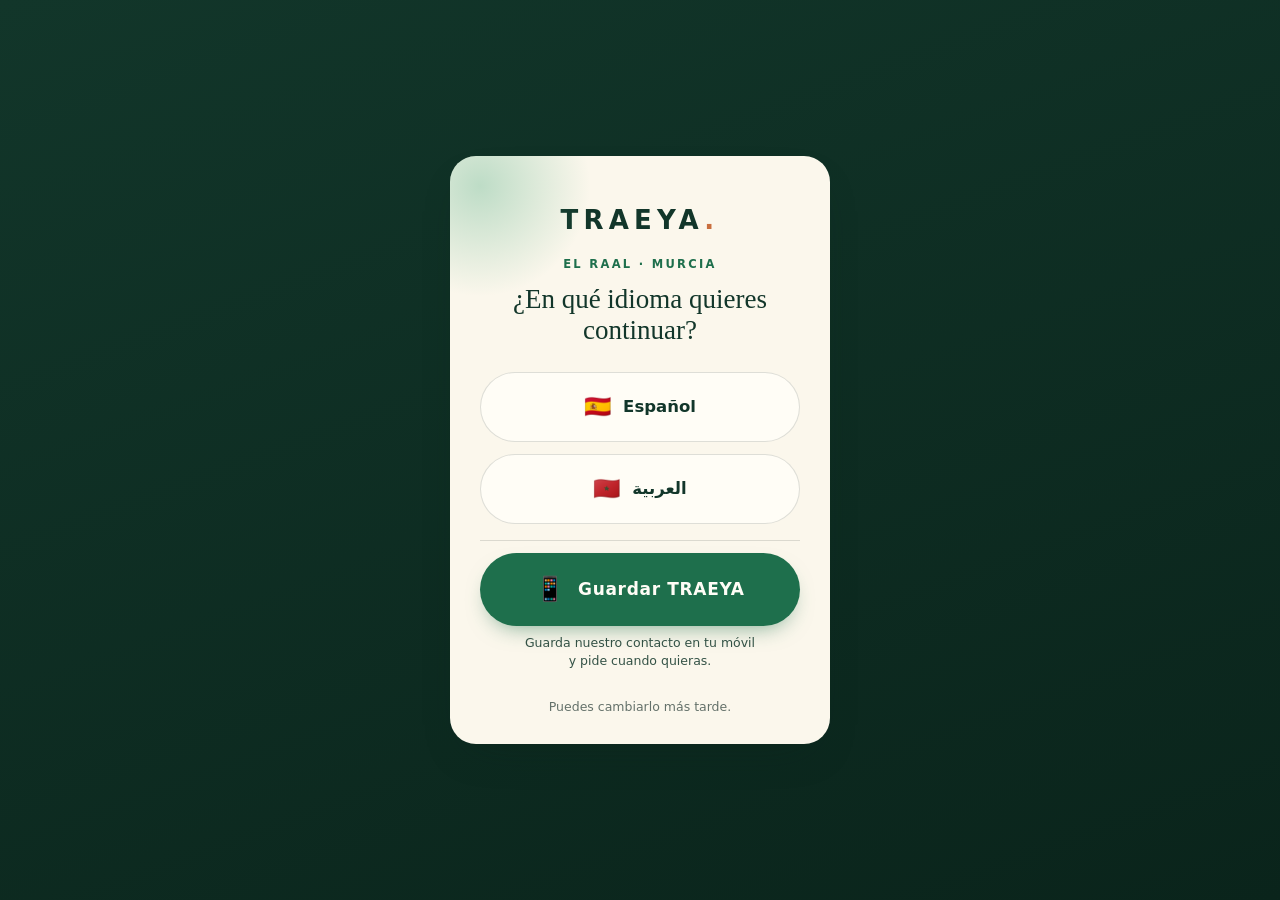
==== index.html @ 69d4c79e "Show open/closed status on all homepage Descubre El Raal shop cards" ====
<!doctype html>
<html lang="es" dir="ltr">
<head>
  <meta charset="utf-8">
  <meta name="viewport" content="width=device-width, initial-scale=1, viewport-fit=cover">
  <meta name="theme-color" content="#12362a">
  <title>TRAEYA · El Raal · Comercios locales</title>
  <meta name="description" content="TRAEYA: los comercios de El Raal, reales y cercanos. Mercado Domingo, Comida Casera, carnicerías, supermercados y restaurantes. Mira, escribe y recoge. Todo por WhatsApp.">
  <meta name="robots" content="index, follow">
  <link rel="icon" type="image/webp" href="assets/img/favicon.webp">
  <link rel="canonical" href="https://traeya.es/">

  <meta property="og:type" content="website">
  <meta property="og:site_name" content="TRAEYA">
  <meta property="og:title" content="TRAEYA · El Raal · Comercios locales">
  <meta property="og:description" content="Tu pueblo, en tu móvil. Los comercios de El Raal, reales y cercanos. Mira, escribe y recoge. Todo por WhatsApp.">
  <meta property="og:image" content="assets/img/hero-el-raal.webp">
  <meta property="og:url" content="https://traeya.es/">

  <link rel="stylesheet" href="css/style.css?v=20260831d">
</head>
<body>
  <header id="topbar" class="topbar" hidden></header>

  <div id="cart-bar" class="cart-bar" hidden></div>

  <main id="view" class="view"></main>

  <footer id="footer" class="footer" hidden></footer>

  <div id="wa-float" class="wa-float-wrap" hidden></div>

  <script src="js/data.js?v=20260831d"></script>
  <script src="js/app.js?v=20260831d"></script>
</body>
</html>
---- css/style.css ----
/* ============================================================
   TRAEYA · El Raal, en tu móvil
   Premium editorial frontend — deep green / cream / sand
   ============================================================ */

:root {
  --ink: #12362a;
  --ink-2: #0a241b;
  --green: #1e6f4c;
  --green-bright: #2f9e6f;
  --cream: #fbf7ec;
  --sand: #f2e8d2;
  --clay: #c96f3f;
  --text: #15241c;
  --muted: #64716a;
  --line: rgba(21, 36, 28, .14);
  --wa: #1fb258;
  --white: #fffdf6;
  --shadow: 0 18px 45px -22px rgba(10, 36, 27, .45);
  --shadow-sm: 0 10px 26px -16px rgba(10, 36, 27, .35);
  --r: 18px;
  --r-sm: 12px;
  --font-display: Georgia, "Iowan Old Style", "Palatino Linotype", ui-serif, serif;
  --font-sans: "Segoe UI", system-ui, -apple-system, "Roboto", "Helvetica Neue", Arial, sans-serif;
  --font-ar: "Segoe UI", "Geeza Pro", "Noto Naskh Arabic", Tahoma, system-ui, sans-serif;
  --header-h: 66px;
  --social-h: 40px;
  --head-h: calc(var(--social-h) + var(--header-h));
}

* { box-sizing: border-box; margin: 0; padding: 0; }

html {
  scroll-behavior: smooth;
  -webkit-text-size-adjust: 100%;
}

body {
  font-family: var(--font-sans);
  background: var(--cream);
  color: var(--text);
  line-height: 1.55;
  overflow-x: hidden;
  min-height: 100vh;
}

body.has-cart { padding-bottom: 88px; }

img { max-width: 100%; display: block; }
button { font: inherit; color: inherit; background: none; border: 0; cursor: pointer; }
a { color: inherit; text-decoration: none; }
ul, ol { list-style: none; }
input, textarea { font: inherit; }

.ar { direction: rtl; text-align: right; font-family: var(--font-ar); }

.container {
  width: min(1120px, 100%);
  margin: 0 auto;
  padding: 0 20px;
}

::selection { background: var(--green-bright); color: var(--cream); }

/* ---------------- Topbar ---------------- */
.topbar {
  position: fixed;
  inset-inline: 0;
  top: 0;
  z-index: 60;
  transition: background .35s ease, box-shadow .35s ease, transform .35s ease;
}
.topbar--solid { background: rgba(251, 247, 236, .92); backdrop-filter: blur(12px); box-shadow: 0 1px 0 var(--line); }

/* Franja de redes sociales (parte superior del header) */
.topbar__social {
  height: var(--social-h);
  overflow: hidden;
  background: var(--ink-2);
  color: rgba(251, 247, 236, .85);
  transition: height .3s ease, opacity .3s ease;
}
.topbar__social-inner {
  display: flex;
  align-items: center;
  justify-content: space-between;
  gap: 12px;
  height: 100%;
  max-width: 1160px;
  margin: 0 auto;
  padding: 0 20px;
}
.topbar__social-tag {
  font-size: 10.5px;
  font-weight: 800;
  letter-spacing: .2em;
  text-transform: uppercase;
  color: rgba(251, 247, 236, .55);
}
.topbar__social-loc {
  font-size: 11px;
  font-weight: 700;
  letter-spacing: .14em;
  text-transform: uppercase;
  color: rgba(251, 247, 236, .62);
}
.topbar--solid .topbar__social { height: 0; opacity: 0; }

.social { display: flex; gap: 8px; align-items: center; }
.social__link {
  width: 38px;
  height: 38px;
  border-radius: 50%;
  display: grid;
  place-items: center;
  color: rgba(251, 247, 236, .95);
  background: rgba(255, 253, 246, .1);
  border: 1px solid rgba(255, 253, 246, .22);
  transition: all .25s ease;
}
.social__link svg { width: 19px; height: 19px; }
.social__link:hover {
  background: var(--green-bright);
  color: #fff;
  border-color: transparent;
  transform: translateY(-2px);
}
.social__link.is-off { opacity: .42; cursor: not-allowed; }
.social__link.is-off:hover { background: transparent; color: inherit; transform: none; }
.social__link:not(.is-off) {
  animation: socialPulse 5s ease-in-out infinite;
  animation-delay: calc(var(--i, 0) * .7s);
}
.social__link:not(.is-off):hover { animation-play-state: paused; }
@keyframes socialPulse {
  0%, 100% { box-shadow: 0 0 0 0 rgba(47, 158, 111, 0); }
  50% { box-shadow: 0 0 0 6px rgba(47, 158, 111, .18); }
}
.footer__social .social__link { color: var(--sand); border-color: rgba(251, 247, 236, .16); width: 38px; height: 38px; }
.footer__social .social__link:hover { background: var(--green-bright); color: #fff; }
.footer__social .social__link.is-off { opacity: .4; }


.topbar__inner {
  display: flex;
  align-items: center;
  justify-content: space-between;
  gap: 14px;
  height: var(--header-h);
  padding: 0 20px;
  max-width: 1160px;
  margin: 0 auto;
}

.brand { display: flex; flex-direction: column; line-height: 1.05; }
.brand__mark {
  font-weight: 800;
  letter-spacing: .16em;
  font-size: 24px;
  color: var(--ink);
}
.brand__mark span { color: var(--clay); }
.brand__sub { font-size: 10.5px; letter-spacing: .18em; text-transform: uppercase; color: var(--muted); }

.topnav { display: flex; gap: 6px; align-items: center; }
.topnav__link {
  font-size: 13.5px;
  font-weight: 600;
  padding: 9px 12px;
  border-radius: 999px;
  color: var(--text);
  transition: background .2s ease, color .2s ease;
}
.topnav__link:hover { background: rgba(30, 111, 76, .1); color: var(--green); }

.topnav__need { display: none; }
.topnav__save { display: none; gap: 7px; }

.lang { display: flex; gap: 4px; }
.lang__btn {
  font-size: 12.5px;
  font-weight: 700;
  padding: 7px 11px;
  border-radius: 999px;
  color: var(--muted);
  border: 1px solid transparent;
  transition: all .2s ease;
}
.lang__btn:hover { color: var(--green); }
.lang__btn.on { background: var(--ink); color: var(--cream); border-color: var(--ink); }

/* ---------------- Buttons & chips ---------------- */
.btn {
  display: inline-flex;
  align-items: center;
  justify-content: center;
  gap: 8px;
  font-weight: 700;
  font-size: 15px;
  border-radius: 999px;
  padding: 13px 22px;
  line-height: 1.1;
  min-height: 46px;
  transition: transform .15s ease, box-shadow .25s ease, background .25s ease, color .25s ease;
  white-space: nowrap;
}
.btn:active { transform: scale(.97); }

.btn--primary { background: var(--ink); color: var(--cream); box-shadow: var(--shadow-sm); }
.btn--primary:hover { background: var(--green); transform: translateY(-1px); }

.btn--dark { background: var(--ink-2); color: var(--cream); }
.btn--dark:hover { background: var(--ink); transform: translateY(-1px); }

.btn--wa { background: var(--wa); color: #fff; box-shadow: 0 12px 26px -14px rgba(31, 178, 88, .8); }
.btn--wa:hover { background: #1d9f50; transform: translateY(-1px); }

.btn--ghost {
  background: rgba(255, 253, 246, .14);
  color: var(--white);
  border: 1px solid rgba(255, 253, 246, .35);
  backdrop-filter: blur(6px);
}
.btn--ghost:hover { background: rgba(255, 253, 246, .24); }

.btn--small { min-height: 38px; padding: 9px 16px; font-size: 13.5px; }
.btn--lg { min-height: 54px; padding: 15px 28px; font-size: 16px; }

.btn--add {
  min-height: 44px;
  padding: 11px 18px;
  border-radius: 999px;
  border: 1.5px solid var(--green);
  color: var(--green);
  background: var(--white);
  font-size: 14px;
}
.btn--add:hover { background: var(--green); color: var(--cream); }
.btn--add.has-qty { background: var(--green); color: var(--cream); }

.chip {
  font-size: 13.5px;
  font-weight: 600;
  padding: 9px 16px;
  border-radius: 999px;
  border: 1px solid var(--line);
  color: var(--text);
  background: rgba(255, 253, 246, .6);
  transition: all .2s ease;
}
.chip:hover { border-color: var(--green); color: var(--green); background: var(--white); }

/* ---------------- Eyebrow / section head ---------------- */
.eyebrow {
  font-size: 11.5px;
  font-weight: 800;
  letter-spacing: .24em;
  text-transform: uppercase;
  color: var(--green);
}
.eyebrow--sand { color: var(--sand); }
.eyebrow--light { color: var(--sand); }

.section-head { max-width: 620px; margin-bottom: 30px; }
.section-title {
  font-family: var(--font-display);
  font-size: clamp(28px, 4.6vw, 44px);
  line-height: 1.08;
  letter-spacing: -.01em;
  color: var(--ink);
  margin: 8px 0 10px;
}
.lede { color: var(--muted); font-size: 16px; max-width: 520px; }

/* ---------------- Sections ---------------- */
.section { padding: clamp(56px, 9vw, 104px) 0; scroll-margin-top: calc(var(--head-h) + 8px); }
.section--cream { background: var(--cream); }
.section--sand { background: var(--sand); }
.section--ink { background: var(--ink); color: var(--cream); }
.section--ink .lede { color: rgba(251, 247, 236, .78); }
.section--ink h3 {
  font-family: var(--font-display);
  font-size: clamp(28px, 4.2vw, 40px);
  line-height: 1.1;
  margin: 10px 0 14px;
}

/* ---------------- Hero ---------------- */
.hero {
  position: relative;
  min-height: 100vh;
  min-height: 100svh;
  display: flex;
  align-items: flex-end;
  overflow: hidden;
  isolation: isolate;
}
.hero__bg {
  position: absolute;
  inset: 0;
  z-index: -2;
  background-size: cover;
  background-position: center;
  will-change: transform;
}
.hero__bg::after {
  content: "";
  position: absolute;
  inset: 0;
  background:
    linear-gradient(180deg, rgba(8, 30, 22, .18) 0%, rgba(8, 30, 22, .12) 40%, rgba(7, 26, 19, .82) 100%);
}
.hero__content {
  width: 100%;
  padding: calc(var(--head-h) + 40px) 20px 84px;
  color: var(--white);
}
.hero__brand {
  font-weight: 800;
  letter-spacing: .22em;
  font-size: clamp(30px, 6vw, 52px);
  line-height: 1;
  color: var(--white);
  margin-bottom: 16px;
}
.hero__brand span { color: var(--clay); }
.hero__eyebrow {
  font-size: 11.5px;
  font-weight: 800;
  letter-spacing: .26em;
  text-transform: uppercase;
  color: rgba(255, 253, 246, .8);
  margin-bottom: 18px;
}
.hero__title {
  font-family: var(--font-display);
  font-size: clamp(40px, 9vw, 84px);
  line-height: .98;
  letter-spacing: -.02em;
  max-width: 760px;
}
.hero__title em { font-style: italic; color: var(--sand); }
.hero__sub {
  margin: 20px 0 28px;
  max-width: 520px;
  font-size: 17px;
  color: rgba(255, 253, 246, .88);
}
.hero__actions { display: flex; flex-wrap: wrap; gap: 12px; }
.hero__scroll {
  position: absolute;
  bottom: 0;
  left: 50%;
  transform: translateX(-50%);
  width: 1px;
  height: 56px;
  background: linear-gradient(180deg, transparent, rgba(255, 253, 246, .9));
  animation: drift 2.4s ease-in-out infinite;
}
@keyframes drift {
  0%, 100% { opacity: .25; transform: translateX(-50%) translateY(-8px); }
  50% { opacity: 1; transform: translateX(-50%) translateY(2px); }
}

/* ---------------- Intro / entrada ---------------- */
.intro { max-width: 760px; }
.intro__lead {
  font-family: var(--font-display);
  font-size: clamp(26px, 4.6vw, 44px);
  line-height: 1.12;
  color: var(--ink);
  margin: 14px 0 16px;
}
.intro__lead em { font-style: italic; color: var(--green); }
.intro__sub { color: var(--muted); font-size: 16.5px; max-width: 560px; }

.feature-strip {
  display: grid;
  grid-template-columns: repeat(3, 1fr);
  gap: 12px;
  margin-top: 36px;
}
.feature-pill {
  background: var(--white);
  border: 1px solid var(--line);
  border-radius: var(--r);
  padding: 18px 20px;
  box-shadow: var(--shadow-sm);
  display: flex;
  flex-direction: column;
  gap: 4px;
}
.feature-pill strong { font-size: 15px; color: var(--ink); }
.feature-pill span { font-size: 13.5px; color: var(--muted); }

/* ---------------- Discover wall ---------------- */
.discover-wall {
  display: grid;
  grid-template-columns: repeat(4, 1fr);
  grid-auto-rows: 120px;
  gap: 12px;
}
.discover-cell {
  position: relative;
  border-radius: var(--r);
  overflow: hidden;
  background: var(--ink-2);
  box-shadow: var(--shadow-sm);
  min-height: 0;
}
.discover-cell:nth-child(3n + 1) { grid-row: span 2; }
.discover-cell:nth-child(5n + 2) { grid-row: span 2; }
.discover-cell:nth-child(7n) { grid-row: span 2; }
.discover-cell img {
  position: absolute;
  inset: 0;
  width: 100%;
  height: 100%;
  object-fit: cover;
  transition: transform .6s ease;
}
.discover-cell:hover img { transform: scale(1.05); }
.discover-cell::after {
  content: "";
  position: absolute;
  inset: 0;
  background: linear-gradient(180deg, transparent 45%, rgba(8, 24, 18, .72));
}
.discover-cell__tag {
  position: absolute;
  bottom: 10px;
  inset-inline-start: 12px;
  z-index: 1;
  font-size: 12.5px;
  font-weight: 700;
  color: var(--white);
  letter-spacing: .02em;
}

/* ---------------- Category strip ---------------- */
.cat-strip {
  display: flex;
  flex-wrap: wrap;
  gap: 10px;
  justify-content: center;
}
.cat-strip .chip {
  padding: 11px 22px;
  font-size: 15px;
  border: 1px solid var(--line);
  border-radius: 999px;
  background: var(--white);
  color: var(--ink);
  text-decoration: none;
  font-weight: 700;
  box-shadow: var(--shadow-sm);
  transition: transform .25s ease, box-shadow .25s ease, color .25s ease, background .25s ease;
}
.cat-strip .chip:hover {
  transform: translateY(-2px);
  color: var(--white);
  background: var(--brand);
  box-shadow: var(--shadow);
}

/* ---------------- Scene strip (Mercado / Comida) ---------------- */
.scene-strip {
  display: grid;
  grid-template-columns: repeat(5, 1fr);
  gap: 12px;
  margin-top: 26px;
}
.scene-strip__cell {
  position: relative;
  display: block;
  aspect-ratio: 4 / 3;
  border-radius: var(--r);
  overflow: hidden;
  background: var(--ink-2);
  box-shadow: var(--shadow-sm);
}
.scene-strip__cell img {
  width: 100%;
  height: 100%;
  object-fit: cover;
  transition: transform .6s ease;
}
.scene-strip__cell:hover img { transform: scale(1.05); }

/* ---------------- Delivery cards ---------------- */
.delivery-cards {
  display: grid;
  grid-template-columns: repeat(4, 1fr);
  gap: 14px;
}
.delivery-card {
  background: var(--white);
  border: 1px solid var(--line);
  border-radius: var(--r);
  padding: 20px;
  display: grid;
  gap: 8px;
  box-shadow: var(--shadow-sm);
  transition: transform .3s ease, box-shadow .3s ease;
}
.delivery-card:hover { transform: translateY(-3px); box-shadow: var(--shadow); }
.delivery-card__top {
  display: flex;
  align-items: flex-start;
  justify-content: space-between;
  gap: 10px;
}
.delivery-card__title { font-weight: 800; font-size: 16px; color: var(--ink); }
.delivery-card__price { font-size: 21px; font-weight: 800; color: var(--green); white-space: nowrap; }
.delivery-card__price.is-free { color: var(--clay); font-size: 17px; text-transform: uppercase; letter-spacing: .05em; }
.delivery-card__sub { font-size: 13.5px; color: var(--muted); line-height: 1.4; }
.delivery-note { margin-top: 18px; font-size: 13.5px; color: var(--muted); text-align: center; }

/* ---------------- Tag de entrega en tienda ---------------- */
.tag--delivery { border: 1px solid rgba(253, 252, 248, .35); }
.tag--delivery.is-free { background: rgba(47, 158, 111, .28); border-color: rgba(47, 158, 111, .5); }

/* ---------------- Menu del restaurante ---------------- */
.menu-section { margin-bottom: 44px; }
.menu-section__head {
  display: flex;
  align-items: baseline;
  flex-wrap: wrap;
  gap: 10px 16px;
  margin-bottom: 16px;
}
.menu-section__head h3 {
  font-family: var(--font-display);
  font-size: clamp(22px, 3.6vw, 30px);
  color: var(--ink);
}
.menu-section__hint { font-size: 13.5px; color: var(--muted); }
.menu-section__frame {
  border-radius: var(--r);
  overflow: hidden;
  background: var(--white);
  border: 1px solid var(--line);
  box-shadow: var(--shadow-sm);
  padding: 12px;
}
.menu-section__frame img {
  width: 100%;
  height: auto;
  max-height: 1200px;
  object-fit: contain;
  border-radius: 10px;
}

/* ---------------- Experiencia Mercado (vídeo souk) ---------------- */
.market-experience {
  background: var(--ink);
  color: var(--cream);
  border-radius: 26px;
  padding: clamp(24px, 5vw, 44px);
  margin-bottom: 44px;
  position: relative;
  overflow: hidden;
}
.market-experience::before {
  content: "";
  position: absolute;
  inset-inline-end: -120px;
  top: -120px;
  width: 320px;
  height: 320px;
  border-radius: 50%;
  background: radial-gradient(circle, rgba(47, 158, 111, .25), transparent 62%);
  pointer-events: none;
}
.market-exp__head { max-width: 560px; margin-bottom: 22px; }
.market-exp__head h3 {
  font-family: var(--font-display);
  font-size: clamp(26px, 4.6vw, 38px);
  line-height: 1.1;
  margin: 10px 0 12px;
}
.market-exp__head h3 em { font-style: italic; color: var(--sand); }
.market-exp__lede { color: rgba(251, 247, 236, .78); }
.market-exp__video { margin-top: 18px; }
.market-exp__frame {
  border-radius: var(--r);
  overflow: hidden;
  background: var(--ink-2);
  box-shadow: var(--shadow);
  aspect-ratio: 16 / 9;
}
.market-exp__frame video { width: 100%; height: 100%; object-fit: cover; display: block; }
.market-exp__cap { display: block; margin-top: 10px; font-size: 13px; color: rgba(251, 247, 236, .68); letter-spacing: .04em; }

/* ---------------- Totales del carrito ---------------- */
.cart-total__row {
  display: flex;
  align-items: center;
  justify-content: space-between;
  gap: 10px;
  padding: 6px 0;
  font-size: 14px;
  color: var(--muted);
}
.cart-total__row--last {
  border-top: 1px solid var(--line);
  margin-top: 6px;
  padding-top: 12px;
  font-weight: 800;
  color: var(--ink);
  font-size: 15.5px;
}
.cart-total__row--last > span:last-child { font-size: 20px; color: var(--ink); }
.cart-total__free { color: var(--green); font-weight: 800; }

/* ---------------- Split ---------------- */
.split {
  display: grid;
  grid-template-columns: 1.05fr 1fr;
  gap: clamp(28px, 6vw, 64px);
  align-items: center;
}
.split__media {
  position: relative;
  display: block;
  border-radius: 22px;
  overflow: hidden;
  aspect-ratio: 4 / 3;
  background: var(--ink-2);
  box-shadow: var(--shadow);
}
.split__media img { width: 100%; height: 100%; object-fit: cover; transition: transform .6s ease; }
.split__media:hover img { transform: scale(1.04); }
.split__body .btn { margin-top: 10px; }
.split--rev .split__media { order: -1; }

/* ---------------- Mercado Domingo — destacado ---------------- */
.market-feature {
  position: relative;
  overflow: hidden;
  border-top: 3px solid var(--sand);
}
.market-feature::before {
  content: "";
  position: absolute;
  inset-inline-start: -140px;
  top: -140px;
  width: 380px;
  height: 380px;
  border-radius: 50%;
  background: radial-gradient(circle, rgba(201, 111, 63, .22), transparent 62%);
  pointer-events: none;
}
.market-feature .container { position: relative; }
.market-feature .scene-strip { margin-top: 34px; }
.market-feature .split__body .btn { margin-top: 18px; }

/* ---------------- Commerce grid / cards ---------------- */
.commerce-grid {
  display: grid;
  grid-template-columns: repeat(3, 1fr);
  gap: 20px;
}
.card {
  display: flex;
  flex-direction: column;
  background: var(--white);
  border: 1px solid var(--line);
  border-radius: var(--r);
  overflow: hidden;
  box-shadow: var(--shadow-sm);
  transition: transform .3s ease, box-shadow .3s ease;
}
.card:hover { transform: translateY(-4px); box-shadow: var(--shadow); }
.card__media {
  position: relative;
  aspect-ratio: 4 / 3;
  background: var(--sand);
  overflow: hidden;
}
.card__media img { width: 100%; height: 100%; object-fit: cover; transition: transform .6s ease; }
.card:hover .card__media img { transform: scale(1.05); }
.card__body { padding: 16px 18px 18px; display: flex; flex-direction: column; gap: 6px; }
.card__title { font-size: 17.5px; font-weight: 800; color: var(--ink); line-height: 1.2; }
.card__ar { font-size: 13.5px; color: var(--muted); }
.card__meta {
  display: flex;
  align-items: baseline;
  gap: 4px;
  font-size: 13px;
  color: var(--muted);
  margin-top: 2px;
}
.card__type { text-transform: uppercase; letter-spacing: .08em; font-weight: 700; font-size: 11.5px; color: var(--green); }
.card__locality { font-style: italic; }
.card__go {
  margin-top: 4px;
  align-self: flex-end;
  width: 34px;
  height: 34px;
  display: grid;
  place-items: center;
  border-radius: 50%;
  background: var(--sand);
  color: var(--ink);
  transition: all .25s ease;
}
.card:hover .card__go { background: var(--green); color: var(--cream); }

/* ---------------- Rail ---------------- */
.rail__fade {
  position: relative;
  -webkit-mask-image: linear-gradient(90deg, transparent, #000 3.5%, #000 96.5%, transparent);
  mask-image: linear-gradient(90deg, transparent, #000 3.5%, #000 96.5%, transparent);
}
.rail {
  display: flex;
  gap: 18px;
  overflow-x: auto;
  padding: 10px 4px 20px;
  scroll-snap-type: x mandatory;
  scrollbar-width: none;
}
.rail::-webkit-scrollbar { display: none; }
.rail .card {
  flex: 0 0 300px;
  scroll-snap-align: start;
}

/* ---------------- Need ---------------- */
.need {
  background:
    radial-gradient(120% 160% at 15% 0%, rgba(47, 158, 111, .16) 0%, transparent 55%),
    var(--ink);
}
.need__card {
  max-width: 720px;
  margin: 0 auto;
  text-align: center;
  color: var(--cream);
}
.need__title {
  font-family: var(--font-display);
  font-size: clamp(32px, 6vw, 56px);
  line-height: 1.02;
  margin: 12px 0 12px;
}
.need__title em { color: var(--sand); font-style: italic; }
.need__sub { color: rgba(251, 247, 236, .8); max-width: 480px; margin: 0 auto 28px; }
.need__form { display: flex; gap: 10px; max-width: 560px; margin: 0 auto; }
.need__input {
  flex: 1;
  min-width: 0;
  border-radius: 999px;
  border: 1px solid rgba(255, 253, 246, .24);
  background: rgba(255, 253, 246, .1);
  color: var(--white);
  padding: 14px 22px;
  outline: none;
  transition: border .2s ease, background .2s ease;
}
.need__input::placeholder { color: rgba(255, 253, 246, .55); }
.need__input:focus { border-color: var(--green-bright); background: rgba(255, 253, 246, .16); }
.need__chips { display: flex; flex-wrap: wrap; gap: 8px; justify-content: center; margin-top: 18px; }
.need__chips .chip { background: rgba(255, 253, 246, .06); border-color: rgba(255, 253, 246, .2); color: var(--cream); }
.need__chips .chip:hover { border-color: var(--sand); color: var(--sand); }

/* ---------------- Lang gate ---------------- */
.gate-pending { overflow: hidden; background: var(--ink-2); }
.lang-gate {
  position: fixed;
  inset: 0;
  z-index: 100;
  display: grid;
  place-items: center;
  padding: 24px;
  background: linear-gradient(160deg, var(--ink) 0%, var(--ink-2) 100%);
  transition: opacity .45s ease;
}
.lang-gate.is-leaving { opacity: 0; }
.lang-gate__card {
  width: min(380px, 100%);
  background: var(--cream);
  border-radius: 26px;
  padding: 44px 30px 28px;
  text-align: center;
  box-shadow: var(--shadow);
  position: relative;
  overflow: hidden;
}
.lang-gate__card::before {
  content: "";
  position: absolute;
  inset-inline-start: -90px;
  top: -90px;
  width: 240px;
  height: 240px;
  border-radius: 50%;
  background: radial-gradient(circle, rgba(47, 158, 111, .3), transparent 65%);
  pointer-events: none;
}
.lang-gate__logo {
  font-weight: 800;
  letter-spacing: .2em;
  font-size: 26px;
  color: var(--ink);
}
.lang-gate__logo span { color: var(--clay); }
.lang-gate__eyebrow { margin-top: 16px; letter-spacing: .2em; }
.lang-gate__title { font-family: var(--font-display); font-size: 27px; color: var(--ink); margin-top: 10px; line-height: 1.15; }
.lang-gate__options { display: grid; gap: 12px; margin: 26px 0 16px; }
.lang-gate__opt {
  display: flex;
  align-items: center;
  justify-content: center;
  gap: 12px;
  padding: 17px 18px;
  border-radius: 999px;
  border: 1.5px solid var(--line);
  background: var(--white);
  font-weight: 700;
  font-size: 16.5px;
  color: var(--ink);
  transition: all .2s ease;
  text-align: start;
}
.lang-gate__opt:hover { border-color: var(--green); background: var(--sand); transform: translateY(-1px); }
.lang-gate__flag { font-size: 22px; }
.lang-gate__name { line-height: 1.2; }
.lang-gate__hint { font-size: 12.5px; color: var(--muted); }

/* Guardar contacto (vCard) del gate */
.lang-gate__save {
  display: grid;
  gap: 8px;
  margin: 6px 0 16px;
  padding: 12px 0;
  border-top: 1px solid var(--line);
}
.lang-gate__save-btn {
  display: flex;
  align-items: center;
  justify-content: center;
  gap: 12px;
  padding: 18px;
  border-radius: 999px;
  border: 0;
  background: var(--green);
  color: var(--white);
  font-weight: 800;
  font-size: 17px;
  letter-spacing: .04em;
  box-shadow: 0 10px 22px -10px rgba(30, 111, 76, .6);
  transition: all .2s ease;
  cursor: pointer;
  width: 100%;
}
.lang-gate__save-btn:hover {
  background: var(--green-bright);
  transform: translateY(-1px);
  box-shadow: 0 14px 28px -10px rgba(47, 158, 111, .65);
}
.lang-gate__save-icon { font-size: 24px; }
.lang-gate__save-label { line-height: 1.2; }
.lang-gate__save-sub {
  font-size: 12.5px;
  color: var(--ink);
  opacity: .85;
  line-height: 1.4;
  max-width: 30ch;
  margin: 0 auto;
}

/* ---------------- Shop hero ---------------- */
.shop-hero {
  position: relative;
  width: 100%;
  overflow: hidden;
  color: var(--white);
  background: var(--ink);
}
.shop-hero__image {
  display: block;
  width: 100%;
  height: clamp(320px, 52vh, 480px);
  object-fit: cover;
  object-position: center;
}
.shop-hero__overlay {
  position: absolute;
  inset: 0;
  background: linear-gradient(to bottom, rgba(8, 26, 19, .40) 0%, transparent 30%, transparent 70%, rgba(8, 26, 19, .40) 100%);
  pointer-events: none;
  z-index: 1;
}
.shop-hero__content { position: absolute; top: 0; left: 0; right: 0; z-index: 2; padding: calc(var(--head-h) + 10px) 24px 12px; }
.shop-hero__back {
  display: inline-flex;
  align-items: center;
  gap: 6px;
  font-size: 14px;
  font-weight: 600;
  color: rgba(255, 253, 246, .85);
  margin-bottom: 26px;
  padding: 8px 0;
  border-bottom: 1px solid transparent;
  transition: border .2s ease;
}
.shop-hero__back:hover { border-color: rgba(255, 253, 246, .5); }
.shop-hero__tags { display: flex; flex-wrap: wrap; gap: 8px; margin-bottom: 14px; }
.tag {
  font-size: 12px;
  font-weight: 700;
  letter-spacing: .06em;
  padding: 7px 13px;
  border-radius: 999px;
  background: rgba(255, 253, 246, .14);
  color: var(--cream);
}
.shop-hero__name {
  font-family: var(--font-display);
  font-size: clamp(30px, 6vw, 52px);
  line-height: 1.04;
  max-width: 820px;
}
.shop-hero__name-ar { font-family: var(--font-ar); font-size: 20px; color: var(--sand); margin-top: 8px; }
.shop-hero__count { margin-top: 16px; font-size: 14px; color: rgba(255, 253, 246, .75); }

/* ---------------- Ask box ---------------- */
.ask-box {
  display: grid;
  gap: 10px;
  background: var(--ink);
  color: var(--cream);
  border-radius: 22px;
  padding: 26px;
  margin-bottom: 34px;
  position: relative;
  overflow: hidden;
  box-shadow: var(--shadow);
}
.ask-box::before {
  content: "";
  position: absolute;
  inset-inline-start: -60px;
  top: -60px;
  width: 220px;
  height: 220px;
  border-radius: 50%;
  background: radial-gradient(circle, rgba(47, 158, 111, .35), transparent 65%);
}
.ask-box h3 { font-family: var(--font-display); font-size: 24px; }
.ask-box__sub { color: rgba(251, 247, 236, .78); font-size: 14.5px; }
.ask-box__icon {
  width: 46px;
  height: 46px;
  display: grid;
  place-items: center;
  border-radius: 50%;
  background: var(--wa);
  color: #fff;
  font-size: 20px;
  margin-bottom: 4px;
}
.ask-box__textarea {
  width: 100%;
  resize: vertical;
  border-radius: var(--r-sm);
  border: 1px solid rgba(255, 253, 246, .22);
  background: rgba(255, 253, 246, .1);
  color: var(--white);
  padding: 14px 16px;
  outline: none;
  font-size: 15px;
  min-height: 88px;
  transition: border .2s ease, background .2s ease;
}
.ask-box__textarea::placeholder { color: rgba(255, 253, 246, .5); }
.ask-box__textarea:focus { border-color: var(--green-bright); background: rgba(255, 253, 246, .15); }
.ask-box .btn { justify-self: start; }

.ask-box__chips { display: flex; flex-wrap: wrap; gap: 8px; margin-top: 2px; }
.ask-box__chips .chip {
  background: rgba(255, 253, 246, .06);
  border-color: rgba(255, 253, 246, .2);
  color: var(--cream);
}
.ask-box__chips .chip:hover { border-color: var(--sand); color: var(--sand); background: rgba(255, 253, 246, .12); }

/* ---------------- Horario ---------------- */
.horario {
  background: var(--cream);
  border: 1px solid rgba(18, 54, 42, .1);
  border-radius: 16px;
  padding: 18px 22px;
  margin-bottom: 20px;
}
.horario__title {
  font-family: var(--font-display);
  font-size: 17px;
  margin-bottom: 12px;
  color: var(--ink);
}
.horario__grid { display: grid; gap: 0; }
.horario__row {
  display: flex;
  justify-content: space-between;
  align-items: center;
  padding: 6px 0;
  border-bottom: 1px solid rgba(18, 54, 42, .06);
}
.horario__row:last-child { border-bottom: none; }
.horario__day {
  font-weight: 600;
  font-size: 13px;
  color: var(--ink);
}
.horario__hours {
  font-size: 13px;
  color: var(--green);
  font-weight: 500;
}
.horario__row.is-closed .horario__hours {
  color: #b44;
  font-weight: 600;
}

/* ---------------- Barbería Ayoub ---------------- */
.barber-featured {
  margin-bottom: 30px;
  border-radius: 18px;
  overflow: hidden;
}
.barber-featured img {
  width: 100%;
  height: auto;
  display: block;
  object-fit: cover;
}
.barber-section {
  background: var(--cream);
  border: 1px solid rgba(18, 54, 42, .1);
  border-radius: 20px;
  padding: 32px 30px;
  margin-bottom: 34px;
  position: relative;
  z-index: 1;
}
.barber-promo {
  margin-bottom: 24px;
}
.barber-promo h3 {
  font-family: var(--font-display);
  font-size: 22px;
  color: var(--ink);
  margin-bottom: 8px;
}
.barber-promo p {
  font-size: 15px;
  color: rgba(18, 54, 42, .75);
  line-height: 1.6;
}
.barber-form {
  display: flex;
  flex-direction: column;
  gap: 12px;
}
.barber-form__input {
  width: 100%;
  padding: 12px 16px;
  border-radius: var(--r-sm);
  border: 1px solid rgba(18, 54, 42, .18);
  background: var(--white);
  font-size: 15px;
  color: var(--ink);
  outline: none;
  transition: border .2s ease;
  font-family: var(--font-body);
}
.barber-form__input:focus { border-color: var(--green-bright); }
.barber-form__input::placeholder { color: rgba(18, 54, 42, .4); }
.barber-form .btn { justify-self: start; margin-top: 4px; }
.barber-form__result {
  margin-top: 16px;
  padding: 16px 20px;
  border-radius: var(--r-sm);
  background: rgba(47, 158, 111, .08);
  color: var(--ink);
  font-size: 14.5px;
  line-height: 1.5;
}

/* ---------------- Products ---------------- */
.products { display: grid; gap: 34px; grid-template-columns: minmax(0, 1fr); }
.category-block { display: grid; gap: 14px; min-width: 0; }
.category-head {
  display: flex;
  align-items: center;
  gap: 14px;
  min-width: 0;
  flex-wrap: wrap;
}
.category-head h4 {
  font-family: var(--font-display);
  font-size: 21px;
  color: var(--ink);
  white-space: normal;
  overflow-wrap: anywhere;
  min-width: 0;
}
.category-head .rule {
  flex: 1;
  height: 1px;
  background: var(--line);
}
.category-head .count {
  font-size: 13px;
  font-weight: 700;
  color: var(--muted);
  background: var(--white);
  border: 1px solid var(--line);
  border-radius: 999px;
  min-width: 30px;
  height: 30px;
  display: grid;
  place-items: center;
  padding: 0 9px;
}

.product-grid {
  display: grid;
  grid-template-columns: repeat(3, 1fr);
  gap: 16px;
  min-width: 0;
}

.product-card {
  display: flex;
  flex-direction: column;
  min-width: 0;
  background: var(--white);
  border: 1px solid var(--line);
  border-radius: var(--r);
  overflow: hidden;
  transition: transform .3s ease, box-shadow .3s ease;
}
.product-card:hover { transform: translateY(-3px); box-shadow: var(--shadow-sm); }
.product-card__media {
  aspect-ratio: 4 / 3;
  background: var(--sand);
  position: relative;
  overflow: hidden;
}
.product-card__media img { width: 100%; height: 100%; object-fit: cover; }
.product-card__fallback {
  position: absolute;
  inset: 0;
  display: grid;
  place-items: center;
  font-family: var(--font-display);
  font-size: 56px;
  font-style: italic;
  color: rgba(18, 54, 42, .35);
  background:
    radial-gradient(circle at 30% 20%, rgba(255, 255, 255, .5), transparent 60%),
    var(--sand);
}
.product-card__info { padding: 14px 16px; display: grid; gap: 5px; flex: 1; }
.product-card__name { font-weight: 700; font-size: 15px; color: var(--ink); line-height: 1.25; }
.product-card__name-ar { font-family: var(--font-ar); font-size: 13px; color: var(--muted); }
.product-card__unit { font-size: 12.5px; color: var(--muted); }
.product-card__price { font-size: 15.5px; font-weight: 800; color: var(--green); }
.product-card__price small { color: var(--muted); font-weight: 600; }
.product-card__ask { font-size: 13.5px; font-weight: 700; color: var(--clay); }
.product-card .btn--add { margin: 0 16px 16px; }
.btn__qty { font-weight: 800; }

/* ---------------- Empty state ---------------- */
.empty-state {
  text-align: center;
  max-width: 480px;
  margin: 0 auto 40px;
  padding: 40px 24px;
  background: var(--white);
  border: 1px dashed var(--line);
  border-radius: var(--r);
}
.empty-state .big { font-size: 40px; color: var(--green); margin-bottom: 12px; }
.empty-state h3 { font-family: var(--font-display); font-size: 24px; color: var(--ink); margin-bottom: 8px; }
.empty-state p { color: var(--muted); font-size: 15px; }
.empty-state__wa { margin-top: 20px; }

/* ---------------- Gallery ---------------- */
.gallery__sub { color: var(--muted); font-size: 14px; margin: 8px 0 16px; }
.gallery__more {
  min-width: 0;
  background: var(--ink);
  color: var(--cream);
}
.gallery__more:hover { background: var(--green); }
.gallery-grid {
  display: grid;
  grid-template-columns: repeat(4, 1fr);
  gap: 10px;
}
.g-item {
  aspect-ratio: 1;
  border-radius: var(--r-sm);
  overflow: hidden;
  background: var(--sand);
}
.g-item img { width: 100%; height: 100%; object-fit: cover; transition: transform .5s ease; }
.g-item:hover img { transform: scale(1.06); }
.gallery__more-wrap { display: flex; justify-content: center; margin-top: 22px; }

/* ---------------- Cart bar ---------------- */
.cart-bar {
  position: fixed;
  inset-inline: 0;
  bottom: 0;
  z-index: 55;
  background: var(--ink);
  color: var(--cream);
  box-shadow: 0 -10px 30px -18px rgba(0, 0, 0, .6);
  border-radius: 22px 22px 0 0;
}
.cart-bar__inner {
  display: flex;
  align-items: center;
  justify-content: space-between;
  gap: 12px;
  padding: 14px 20px calc(14px + env(safe-area-inset-bottom));
  max-width: 720px;
  margin: 0 auto;
}
.cart-bar__info { display: grid; gap: 1px; line-height: 1.25; }
.cart-bar__info strong { font-size: 15px; }
.cart-bar__info span { font-size: 12.5px; color: rgba(251, 247, 236, .72); }

/* ---------------- Cart drawer ---------------- */
.cart-drawer { position: fixed; inset: 0; z-index: 90; display: flex; justify-content: flex-end; }
.cart-drawer__backdrop { position: absolute; inset: 0; background: rgba(8, 26, 19, .5); backdrop-filter: blur(3px); }
.cart-drawer__panel {
  position: relative;
  width: min(430px, 100%);
  height: 100%;
  background: var(--cream);
  display: flex;
  flex-direction: column;
  box-shadow: -18px 0 50px -20px rgba(0, 0, 0, .45);
  animation: slideIn .32s ease;
}
@keyframes slideIn {
  from { transform: translateX(60px); opacity: 0; }
  to { transform: translateX(0); opacity: 1; }
}
.cart-drawer__head {
  padding: 24px 24px 16px;
  display: flex;
  align-items: center;
  justify-content: space-between;
  gap: 12px;
}
.cart-drawer__head h3 { font-family: var(--font-display); font-size: 26px; color: var(--ink); }
.cart-drawer__close {
  width: 40px;
  height: 40px;
  border-radius: 50%;
  background: var(--sand);
  color: var(--ink);
  font-size: 22px;
  display: grid;
  place-items: center;
  transition: background .2s ease;
}
.cart-drawer__close:hover { background: var(--clay); color: var(--white); }
.cart-drawer__empty { flex: 1; display: grid; place-content: center; text-align: center; gap: 10px; color: var(--muted); padding: 24px; }
.cart-drawer__empty .big { font-size: 44px; }
.cart-drawer__shop {
  display: grid;
  gap: 2px;
  padding: 4px 24px 16px;
}
.cart-drawer__shop span { font-size: 12px; text-transform: uppercase; letter-spacing: .1em; color: var(--green); font-weight: 700; }
.cart-drawer__shop strong { font-size: 16px; color: var(--ink); }
.cart-drawer__list {
  flex: 1;
  overflow-y: auto;
  padding: 0 24px;
  display: grid;
  gap: 10px;
}
.cart-row {
  display: flex;
  align-items: center;
  justify-content: space-between;
  gap: 12px;
  background: var(--white);
  border: 1px solid var(--line);
  border-radius: var(--r-sm);
  padding: 12px 14px;
}
.cart-row__name { display: grid; gap: 3px; min-width: 0; }
.cart-row__name strong { font-size: 14.5px; color: var(--ink); }
.cart-row__name span { font-size: 12.5px; color: var(--muted); }
.cart-stepper {
  display: flex;
  align-items: center;
  gap: 2px;
  background: var(--sand);
  border-radius: 999px;
  padding: 3px;
  flex-shrink: 0;
}
.cart-stepper__btn {
  width: 34px;
  height: 34px;
  border-radius: 50%;
  display: grid;
  place-items: center;
  font-size: 17px;
  font-weight: 800;
  color: var(--ink);
  transition: background .2s ease, color .2s ease;
}
.cart-stepper__btn:hover { background: var(--green); color: var(--cream); }
.cart-stepper__val { min-width: 26px; text-align: center; font-weight: 800; font-size: 15px; color: var(--ink); }
.cart-drawer__note-wrap { display: grid; gap: 6px; padding: 16px 24px 8px; }
.cart-drawer__note-wrap label { font-size: 13px; font-weight: 700; color: var(--muted); }
.cart-drawer__note {
  resize: vertical;
  border-radius: var(--r-sm);
  border: 1px solid var(--line);
  background: var(--white);
  padding: 12px 14px;
  outline: none;
  font-size: 14px;
  transition: border .2s ease;
}
.cart-drawer__note:focus { border-color: var(--green); }
.cart-drawer__total {
  display: flex;
  align-items: center;
  justify-content: space-between;
  gap: 10px;
  padding: 12px 24px 4px;
  font-size: 13.5px;
  color: var(--muted);
}
.cart-drawer__total strong { font-size: 19px; color: var(--ink); }
.cart-drawer__total small { font-size: 12px; color: var(--clay); }
.cart-drawer__foot { padding: 12px 24px calc(20px + env(safe-area-inset-bottom)); }

/* ---------------- Footer ---------------- */
.footer { background: var(--ink-2); color: rgba(251, 247, 236, .82); }
.footer__cta {
  padding: clamp(56px, 9vw, 96px) 20px;
  text-align: center;
}
.footer__cta h2 {
  font-family: var(--font-display);
  font-size: clamp(30px, 6vw, 52px);
  color: var(--cream);
  margin: 14px 0 10px;
}
.footer__cta em { color: var(--sand); font-style: italic; }
.footer__cta p { color: rgba(251, 247, 236, .72); margin-bottom: 26px; }
.footer__cta-actions { display: flex; gap: 12px; justify-content: center; flex-wrap: wrap; }
.footer__body {
  max-width: 1120px;
  margin: 0 auto;
  padding: 40px 20px;
  display: grid;
  grid-template-columns: 1.4fr 1fr 1fr;
  gap: 32px;
  border-top: 1px solid rgba(255, 253, 246, .12);
}
.footer__brand { display: grid; gap: 12px; align-content: start; }
.footer__brand .brand__mark { color: var(--cream); font-size: 22px; }
.footer__brand p { font-size: 14px; max-width: 300px; color: rgba(251, 247, 236, .65); }
.footer__col { display: grid; gap: 12px; align-content: start; }
.footer__col h5 {
  font-size: 11.5px;
  text-transform: uppercase;
  letter-spacing: .18em;
  color: var(--sand);
  font-weight: 800;
}
.footer__col ul { display: grid; gap: 8px; }
.footer__col a { font-size: 14.5px; color: rgba(251, 247, 236, .8); transition: color .2s ease; }
.footer__col a:hover { color: var(--sand); }
.footer__bottom {
  max-width: 1120px;
  margin: 0 auto;
  padding: 20px;
  display: flex;
  align-items: center;
  justify-content: space-between;
  gap: 12px;
  flex-wrap: wrap;
  border-top: 1px solid rgba(255, 253, 246, .1);
  font-size: 12.5px;
  color: rgba(251, 247, 236, .55);
}
.footer__lang a { color: var(--sand); font-weight: 700; }

/* ---------------- WA float ---------------- */
.wa-float-wrap { position: fixed; bottom: 22px; inset-inline-end: 22px; z-index: 50; }
.wa-float {
  width: 56px;
  height: 56px;
  display: grid;
  place-items: center;
  border-radius: 50%;
  background: var(--wa);
  color: #fff;
  font-size: 24px;
  box-shadow: 0 14px 30px -12px rgba(31, 178, 88, .85);
  transition: transform .2s ease;
}
.wa-float:hover { transform: translateY(-3px) scale(1.04); }
body.has-cart .wa-float-wrap { bottom: 96px; }

/* ---------------- Reveal / motion ---------------- */
.reveal { opacity: 0; transform: translateY(22px); transition: opacity .7s ease, transform .7s ease; }
.reveal[data-delay="1"] { transition-delay: .08s; }
.reveal[data-delay="2"] { transition-delay: .16s; }
.reveal[data-delay="3"] { transition-delay: .24s; }
.reveal.is-in { opacity: 1; transform: none; }

/* ---------------- Responsive ---------------- */
@media (max-width: 980px) {
  .commerce-grid { grid-template-columns: repeat(2, 1fr); }
  .product-grid { grid-template-columns: repeat(2, 1fr); }
  .discover-wall { grid-template-columns: repeat(3, 1fr); }
  .split { grid-template-columns: 1fr; }
  .split__media { max-width: 560px; }
  .delivery-cards { grid-template-columns: repeat(2, 1fr); }
}

@media (max-width: 760px) {
  :root { --header-h: 60px; }
  .topnav__link { display: none; }
  .topnav__need { display: inline-flex; }
  .topnav__save { display: inline-flex; }
  .feature-strip { grid-template-columns: 1fr; }
  .discover-wall { grid-template-columns: repeat(2, 1fr); grid-auto-rows: 108px; }
  .scene-strip { grid-template-columns: repeat(2, 1fr); }
  .gallery-grid { grid-template-columns: repeat(2, 1fr); }
  .hero__actions .btn { flex: 1 1 auto; }
  .need__form { flex-direction: column; }
  .need__form .btn { width: 100%; }
  .footer__body { grid-template-columns: 1fr; gap: 26px; }
  .cart-bar__inner { padding-inline: 16px; }
  .descubre-grid { grid-template-columns: repeat(auto-fill, minmax(160px, 1fr)); gap: 12px; }
  .descubre-card__body { padding: 12px 14px; }
  .descubre-card__name { font-size: .95rem; }
  .live-badge { padding: 8px 14px; gap: 8px; }
  .live-badge__sub { display: none; }
  .comida-preorder { padding: 20px; }
  .comida-preorder__item { flex-direction: column; align-items: stretch; gap: 8px; }
  .comida-preorder__item .btn--sm { width: 100%; text-align: center; }
  .receta-box { padding: 24px 16px; }
  .product-card--compact { flex-direction: column; }
  .product-card--compact .btn--add { width: 100%; }
}

@media (max-width: 480px) {
  .commerce-grid, .product-grid { grid-template-columns: 1fr; }
  .container { padding: 0 16px; }
  .shop-hero__name { font-size: clamp(26px, 8vw, 40px); }
  .ask-box { padding: 20px; }
  .ask-box .btn { width: 100%; justify-content: center; }
  .topnav__need { font-size: 12.5px; padding: 8px 13px; }
  .hero__actions { flex-direction: column; }
  .hero__actions .btn { width: 100%; }
  .scene-strip__cell { aspect-ratio: 4 / 3.4; }
  .delivery-cards { grid-template-columns: 1fr; }
  .delivery-card__price { font-size: 19px; }
  .market-experience { border-radius: 20px; }
  .social__link { width: 36px; height: 36px; }
}

@media (max-width: 390px) {
  .brand__sub { display: none; }
  .topbar__inner { padding: 0 14px; gap: 8px; }
}

@media (max-width: 380px) {
  .topbar__social-tag, .topbar__social-loc { display: none; }
  .topbar__social-inner { justify-content: center; padding: 0 12px; }
  .topnav__need { padding: 8px 11px; }
  .lang__btn { padding: 7px 9px; font-size: 12px; }
  .product-card .btn--add { min-height: 46px; }
  .gallery-grid { gap: 8px; }
  .need__chips .chip { flex: 1 1 auto; }
  .footer__bottom { justify-content: center; text-align: center; }
}

/* ---------------- Comida ask message ---------------- */
.comida-ask-msg {
  text-align: center;
  padding: 28px 24px;
  margin-bottom: 24px;
  border-radius: var(--r);
  background: var(--white);
  border: 1px solid var(--line);
  box-shadow: var(--shadow-sm);
}
.comida-ask-msg__title {
  font-family: var(--font-display);
  font-size: 1.3rem;
  color: var(--ink);
  margin-bottom: 6px;
}
.comida-ask-msg__sub {
  font-size: .95rem;
  color: var(--muted);
  margin-bottom: 8px;
}
.comida-ask-msg__note {
  font-size: .82rem;
  color: var(--clay);
  font-weight: 600;
}

/* ---------------- Product card badges ---------------- */
.product-card__badge {
  display: inline-block;
  font-size: 10px;
  font-weight: 800;
  letter-spacing: .08em;
  text-transform: uppercase;
  padding: 3px 8px;
  border-radius: 4px;
  margin-bottom: 4px;
  white-space: nowrap;
}
.badge--advance {
  background: #fff3cd;
  color: #856404;
}
.badge--avail {
  background: #d4edda;
  color: #155724;
}

/* ---------------- Descubre El Raal grid ---------------- */
.descubre-grid {
  display: grid;
  grid-template-columns: repeat(auto-fill, minmax(240px, 1fr));
  gap: 20px;
  margin-top: 32px;
}
.descubre-card {
  display: block;
  border-radius: var(--r);
  overflow: hidden;
  background: var(--white);
  box-shadow: var(--shadow-sm);
  transition: transform .3s ease, box-shadow .3s ease;
}
.descubre-card:hover {
  transform: translateY(-4px);
  box-shadow: var(--shadow);
}
.descubre-card__img {
  position: relative;
  aspect-ratio: 16/10;
  overflow: hidden;
}
.descubre-card__img.status-frame::after {
  content: ""; position: absolute; inset: 0; pointer-events: none; z-index: 2;
  border-radius: var(--r) var(--r) 0 0;
  box-shadow: inset 0 0 0 3px rgba(var(--st), .95), inset 0 0 24px rgba(var(--st), .30);
}
.descubre-card__img img {
  width: 100%;
  height: 100%;
  object-fit: cover;
  transition: transform .5s ease;
}
.descubre-card:hover .descubre-card__img img {
  transform: scale(1.05);
}
.descubre-card__body {
  padding: 16px 18px;
}
.descubre-card__type {
  display: inline-block;
  font-size: 11px;
  font-weight: 700;
  letter-spacing: .12em;
  text-transform: uppercase;
  color: var(--green);
  margin-bottom: 4px;
}
.descubre-card__name {
  font-family: var(--font-display);
  font-size: 1.1rem;
  font-weight: 600;
  color: var(--ink);
  line-height: 1.3;
}

/* ---------------- TikTok LIVE badge ---------------- */
.live-badge {
  display: inline-flex;
  align-items: center;
  gap: 10px;
  padding: 10px 18px;
  border-radius: 40px;
  background: rgba(255, 255, 255, .1);
  border: 1px solid rgba(255, 255, 255, .2);
  color: var(--cream);
  text-decoration: none;
  margin: 16px 0 20px;
  transition: background .3s ease;
}
.live-badge:hover {
  background: rgba(255, 255, 255, .18);
}
.live-badge__dot {
  width: 10px;
  height: 10px;
  border-radius: 50%;
  background: #fe2c55;
  animation: livePulse 1.5s ease-in-out infinite;
  flex-shrink: 0;
}
@keyframes livePulse {
  0%, 100% { opacity: 1; transform: scale(1); }
  50% { opacity: .5; transform: scale(1.3); }
}
.live-badge__text {
  font-size: 13px;
  font-weight: 800;
  letter-spacing: .12em;
  text-transform: uppercase;
  color: #fe2c55;
}
.live-badge__sub {
  font-size: 12px;
  color: rgba(251, 247, 236, .65);
}

/* ---------------- Comida pre-order ---------------- */
.comida-preorder {
  margin-top: 40px;
  padding: 28px;
  border-radius: var(--r);
  background: var(--white);
  border: 1px solid var(--line);
}
.comida-preorder__head {
  margin-bottom: 20px;
}
.comida-preorder__head h4 {
  font-family: var(--font-display);
  font-size: 1.15rem;
  color: var(--ink);
}
.comida-preorder__head p {
  font-size: .88rem;
  color: var(--muted);
  margin-top: 6px;
}
.comida-preorder__list {
  display: flex;
  flex-direction: column;
  gap: 12px;
}
.comida-preorder__item {
  display: flex;
  align-items: center;
  justify-content: space-between;
  gap: 12px;
  padding: 14px 16px;
  border-radius: var(--r-sm);
  background: var(--cream);
  border: 1px solid var(--line);
}
.comida-preorder__info {
  display: flex;
  align-items: center;
  gap: 10px;
  flex-wrap: wrap;
  min-width: 0;
}
.comida-preorder__tag {
  font-size: 10px;
  font-weight: 800;
  letter-spacing: .1em;
  text-transform: uppercase;
  padding: 3px 8px;
  border-radius: 4px;
  white-space: nowrap;
}
.tag--advance {
  background: #fff3cd;
  color: #856404;
}
.comida-preorder__name {
  font-weight: 600;
  font-size: .92rem;
}
.comida-preorder__price {
  color: var(--green);
  font-weight: 700;
  font-size: .92rem;
}
.comida-preorder__item .btn--sm {
  flex-shrink: 0;
}

/* ---------------- Farmacia receta ---------------- */
.receta-box {
  max-width: 480px;
  margin: 0 auto;
  text-align: center;
  padding: 32px;
  border-radius: var(--r);
  background: var(--white);
  border: 1px solid var(--line);
  box-shadow: var(--shadow-sm);
}
.receta-box__upload {
  display: flex;
  gap: 10px;
  justify-content: center;
  align-items: center;
  margin-bottom: 16px;
}
.receta-file {
  position: absolute;
  width: 1px;
  height: 1px;
  opacity: 0;
  pointer-events: none;
}
.receta-label {
  cursor: pointer;
}
.receta-remove {
  color: var(--clay);
  text-decoration: underline;
  font-size: .85rem;
}
.receta-preview {
  display: none;
  margin: 16px auto;
  max-width: 320px;
  border-radius: var(--r-sm);
  overflow: hidden;
  border: 1px solid var(--line);
}
.receta-preview img {
  width: 100%;
  display: block;
}
.receta-hint {
  font-size: .8rem;
  color: var(--muted);
  margin: 12px 0 16px;
}
.receta-box .btn--wa {
  width: 100%;
}

/* ---------------- Product card compact (no image, no desc) ---------------- */
.product-card--compact {
  flex-direction: row;
  align-items: center;
  gap: 12px;
}
.product-card--compact .product-card__info {
  flex: 1;
}
.product-card--compact .btn--add {
  flex-shrink: 0;
}

/* ---------------- RTL ---------------- */
html[dir="rtl"] body { text-align: right; }
html[dir="rtl"] .split { direction: ltr; }
html[dir="rtl"] .split__body { direction: rtl; }
html[dir="rtl"] .rail { direction: ltr; }
html[dir="rtl"] .rail .card { direction: rtl; }
html[dir="rtl"] .cart-drawer__panel { animation-name: slideInRtl; }
@keyframes slideInRtl {
  from { transform: translateX(-60px); opacity: 0; }
  to { transform: translateX(0); opacity: 1; }
}
html[dir="rtl"] .feature-strip,
html[dir="rtl"] .discover-wall,
html[dir="rtl"] .commerce-grid,
html[dir="rtl"] .product-grid,
html[dir="rtl"] .gallery-grid,
html[dir="rtl"] .descubre-grid,
html[dir="rtl"] .delivery-cards { direction: ltr; }
html[dir="rtl"] .feature-pill,
html[dir="rtl"] .discover-cell,
html[dir="rtl"] .card,
html[dir="rtl"] .product-card,
html[dir="rtl"] .g-item,
html[dir="rtl"] .delivery-card,
html[dir="rtl"] .descubre-card,
html[dir="rtl"] .comida-preorder__item { direction: rtl; }
html[dir="rtl"] .market-exp__frame video { direction: ltr; }

/* ---------------- Discover El Raal (shop page bottom) ---------------- */
.section--discover { background: var(--dark); padding: 40px 0 48px; }
.discover__title { color: var(--cream); font-size: 22px; font-weight: 700; margin-bottom: 20px; text-align: center; }
.discover-grid { display: grid; grid-template-columns: repeat(3, 1fr); gap: 16px; }
.discover-card { display: block; border-radius: 14px; overflow: hidden; background: rgba(255,255,255,.07); text-decoration: none; transition: transform .2s ease; }
.discover-card:hover { transform: translateY(-3px); }
.discover-card__img { width: 100%; aspect-ratio: 4/3; object-fit: cover; display: block; }
.discover-card__placeholder { width: 100%; aspect-ratio: 4/3; display: flex; align-items: center; justify-content: center; font-size: 36px; font-weight: 700; color: var(--green-bright); background: rgba(47,158,111,.12); }
.discover-card__media { position: relative; }
.discover-card__media.status-frame::after {
  content: ""; position: absolute; inset: 0; pointer-events: none; z-index: 2;
  border-radius: var(--r) var(--r) 0 0;
  box-shadow: inset 0 0 0 3px rgba(var(--st), .95), inset 0 0 24px rgba(var(--st), .30);
}
.discover-card__info { padding: 10px 12px; }
.discover-card__name { display: block; color: var(--cream); font-size: 14px; font-weight: 600; line-height: 1.3; }
.discover-card__type { display: block; color: rgba(253,252,248,.5); font-size: 12px; margin-top: 2px; }
@media (max-width: 600px) { .discover-grid { grid-template-columns: repeat(2, 1fr); gap: 10px; } }

/* ---------------- Estado de apertura (marco LED + insignia) ---------------- */
.status-frame { position: relative; }
.status--open   { --st: 46,204,113; }
.status--pause  { --st: 255,166,38; }
.status--closed { --st: 234,82,70; }

/* Fichas de tienda: anillo fluorescente alrededor de la imagen */
.card__media.status-frame::after {
  content: ""; position: absolute; inset: 0; pointer-events: none; z-index: 2;
  border-radius: var(--r) var(--r) 0 0;
  box-shadow: inset 0 0 0 3px rgba(var(--st), .95), inset 0 0 24px rgba(var(--st), .30);
}

/* Insignia de estado (fichas) */
.status-badge {
  position: absolute; top: 10px; inset-inline-start: 10px; z-index: 3;
  font-size: 11px; font-weight: 800; letter-spacing: .08em; text-transform: uppercase;
  color: #fff; padding: 5px 10px; border-radius: 999px;
  box-shadow: 0 3px 10px rgba(0,0,0,.25);
}
.status-badge.status--open   { background: rgba(46,204,113,.95); box-shadow: 0 0 12px rgba(46,204,113,.55), 0 3px 10px rgba(0,0,0,.2); }
.status-badge.status--pause  { background: rgba(255,166,38,.95);  box-shadow: 0 0 12px rgba(255,166,38,.55), 0 3px 10px rgba(0,0,0,.2); }
.status-badge.status--closed { background: rgba(234,82,70,.95);   box-shadow: 0 0 12px rgba(234,82,70,.55), 0 3px 10px rgba(0,0,0,.2); }

/* Página de tienda: marco LED alrededor del hero */
.shop-hero__row { display: flex; flex-wrap: wrap; gap: 8px; align-items: center; margin-bottom: 14px; }
.shop-hero.status-frame .shop-hero__image {
  box-shadow: inset 0 0 0 3px rgba(var(--st), .95), inset 0 0 40px rgba(var(--st), .28);
}
.shop-hero.status-frame { box-shadow: 0 -8px 30px -10px rgba(var(--st), .28); }
.status-badge--hero {
  position: static; display: inline-flex;
  font-size: 12px; padding: 6px 12px;
  color: #06301f;
}
.status-badge--hero.status--open   { background: #b7f7d2; box-shadow: 0 0 14px rgba(46,204,113,.6); }
.status-badge--hero.status--pause  { background: #ffe2b3; box-shadow: 0 0 14px rgba(255,166,38,.6); color: #5a3300; }
.status-badge--hero.status--closed { background: #ffd4cf; box-shadow: 0 0 14px rgba(234,82,70,.6); color: #5a150d; }

/* ---------------- Boca Pizza — carrusel 3D de menús ---------------- */
.bp3d { background: var(--cream); padding: 0 0 40px; }
.bp3d__head { text-align: center; margin-bottom: 8px; }
.bp3d__head h3 { font-size: 22px; font-weight: 800; color: var(--ink); margin-top: 6px; }
.bp3d__viewport {
  perspective: 2400px;
  overflow: visible;
  padding: 30px 0 28px;
}
.bp3d__stage {
  position: relative;
  width: min(380px, 84vw);
  height: min(235px, 50vw);
  margin: 0 auto;
  transform-style: preserve-3d;
  transition: transform .65s cubic-bezier(.22,.61,.36,1);
  touch-action: pan-y;
  cursor: grab;
}
.bp3d__stage:active { cursor: grabbing; }
.bp3d__face {
  position: absolute; top: 0; left: 0; width: 100%; height: 100%;
  will-change: transform, opacity;
}
.bp3d__face img {
  width: 100%; height: 100%; object-fit: contain; object-position: center;
  border-radius: 14px;
  box-shadow: 0 14px 34px rgba(18,54,42,.28);
  display: block; user-select: none; -webkit-user-drag: none;
  background: #fff;
}
.bp3d__bar { display: flex; align-items: center; justify-content: center; gap: 14px; }
.bp3d__arrow {
  width: 44px; height: 44px; border-radius: 50%;
  border: 1px solid var(--line); background: var(--white);
  font-size: 26px; line-height: 1; color: var(--ink);
  cursor: pointer; display: flex; align-items: center; justify-content: center;
  transition: background .2s ease, color .2s ease, transform .2s ease;
  box-shadow: var(--shadow-sm);
}
.bp3d__arrow:hover { background: var(--green); color: #fff; transform: translateY(-2px); }
.bp3d__count { min-width: 44px; text-align: center; font-weight: 700; color: var(--muted); font-size: 14px; }
.bp3d__dots { display: flex; gap: 8px; margin-left: 6px; }
.bp3d__dot {
  width: 9px; height: 9px; border-radius: 50%; border: none;
  background: rgba(18,54,42,.22); cursor: pointer; padding: 0;
  transition: background .2s ease, transform .2s ease;
}
.bp3d__dot.is-on { background: var(--green-bright); transform: scale(1.25); }
@media (max-width: 420px) { .bp3d__stage { height: 210px; } }

/* ---------------- Reduced motion ---------------- */
@media (prefers-reduced-motion: reduce) {
  * { animation: none !important; transition: none !important; }
  html { scroll-behavior: auto; }
  .reveal { opacity: 1; transform: none; }
}
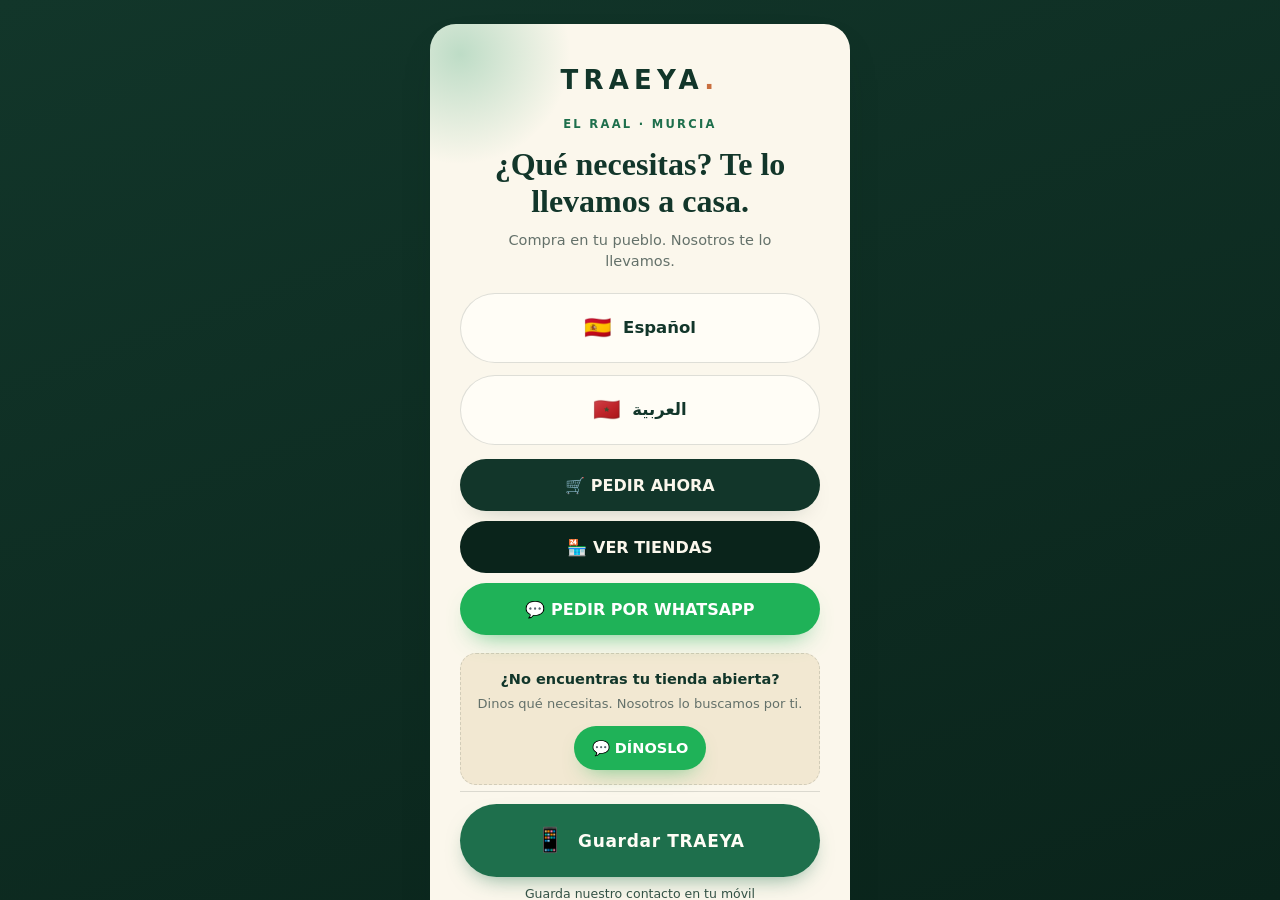
==== commit a9d72de3: "feat(comida-casera): add pollo asado, tajin, menu del dia + landing polish - 4 new products: Medio P" ====
--- a/index.html
+++ b/index.html
@@ -17,7 +17,9 @@
   <meta property="og:image" content="assets/img/hero-el-raal.webp">
   <meta property="og:url" content="https://traeya.es/">
 
-  <link rel="stylesheet" href="css/style.css?v=20260831d">
+  <link rel="stylesheet" href="css/style.css?v=20260906">
+
+  <script src="js/ga.js?v=20260906"></script>
 </head>
 <body>
   <header id="topbar" class="topbar" hidden></header>
@@ -30,7 +32,7 @@
 
   <div id="wa-float" class="wa-float-wrap" hidden></div>
 
-  <script src="js/data.js?v=20260831d"></script>
-  <script src="js/app.js?v=20260831d"></script>
+  <script src="js/data.js?v=20260904"></script>
+  <script src="js/app.js?v=20260906"></script>
 </body>
 </html>
--- a/css/style.css
+++ b/css/style.css
@@ -346,6 +346,21 @@
   font-size: 17px;
   color: rgba(255, 253, 246, .88);
 }
+.hero__delivery {
+  display: inline-flex;
+  align-items: center;
+  gap: 8px;
+  margin: -12px 0 26px;
+  padding: 8px 16px;
+  border-radius: 999px;
+  background: rgba(47, 158, 111, .18);
+  border: 1px solid rgba(47, 158, 111, .45);
+  color: #ffe9c9;
+  font-size: 14px;
+  font-weight: 600;
+  letter-spacing: .02em;
+  box-shadow: 0 0 18px rgba(47, 158, 111, .25);
+}
 .hero__actions { display: flex; flex-wrap: wrap; gap: 12px; }
 .hero__scroll {
   position: absolute;
@@ -871,6 +886,64 @@
   margin: 0 auto;
 }
 
+/* ---------------- Landing (primera página) extra ---------------- */
+.lang-gate { overflow-y: auto; align-items: safe center; }
+.lang-gate__card { width: min(420px, 100%); max-width: 100%; }
+.lang-gate__card { padding-top: 36px; padding-bottom: 24px; }
+.landing-hero {
+  font-family: var(--font-display);
+  font-size: clamp(24px, 6vw, 32px);
+  color: var(--ink);
+  margin-top: 12px;
+  line-height: 1.15;
+}
+.lang-gate__hero-sub {
+  font-size: 14.5px;
+  color: var(--muted);
+  margin: 10px auto 0;
+  max-width: 30ch;
+  line-height: 1.5;
+}
+.lang-gate__options { margin: 20px 0 14px; }
+.landing-ctas {
+  display: grid;
+  gap: 10px;
+  margin: 6px 0 18px;
+}
+.landing-cta { width: 100%; min-height: 52px; white-space: normal; }
+.landing-noshops {
+  background: var(--sand);
+  border: 1px dashed var(--line);
+  border-radius: 16px;
+  padding: 14px 16px;
+  margin-bottom: 6px;
+}
+.landing-noshops__title { font-weight: 800; color: var(--ink); font-size: 14.5px; }
+.landing-noshops__sub { font-size: 13px; color: var(--muted); margin-top: 4px; line-height: 1.45; }
+.landing-noshops__btn {
+  display: inline-flex;
+  align-items: center;
+  gap: 8px;
+  margin-top: 12px;
+  padding: 11px 18px;
+  border-radius: 999px;
+  border: 0;
+  background: var(--wa);
+  color: #fff;
+  font-weight: 800;
+  font-size: 14.5px;
+  cursor: pointer;
+  box-shadow: 0 10px 22px -12px rgba(31, 178, 88, .7);
+  transition: all .2s ease;
+}
+.landing-noshops__btn:hover { background: #1d9f50; transform: translateY(-1px); }
+[dir="rtl"] .landing-noshops__btn, [dir="rtl"] .landing-cta { letter-spacing: 0; }
+
+@media (max-width: 420px) {
+  .lang-gate { padding: 16px; }
+  .lang-gate__card { padding: 28px 20px 22px; }
+}
+
 /* ---------------- Shop hero ---------------- */
 .shop-hero {
   position: relative;
@@ -977,6 +1050,19 @@
 }
 .ask-box__textarea::placeholder { color: rgba(255, 253, 246, .5); }
 .ask-box__textarea:focus { border-color: var(--green-bright); background: rgba(255, 253, 246, .15); }
+.ask-box__field {
+  width: 100%;
+  border-radius: var(--r-sm);
+  border: 1px solid rgba(255, 253, 246, .22);
+  background: rgba(255, 253, 246, .1);
+  color: var(--white);
+  padding: 13px 16px;
+  outline: none;
+  font-size: 15px;
+  transition: border .2s ease, background .2s ease;
+}
+.ask-box__field::placeholder { color: rgba(255, 253, 246, .5); }
+.ask-box__field:focus { border-color: var(--green-bright); background: rgba(255, 253, 246, .15); }
 .ask-box .btn { justify-self: start; }
 
 .ask-box__chips { display: flex; flex-wrap: wrap; gap: 8px; margin-top: 2px; }
@@ -1174,6 +1260,24 @@
 .product-card__ask { font-size: 13.5px; font-weight: 700; color: var(--clay); }
 .product-card .btn--add { margin: 0 16px 16px; }
 .btn__qty { font-weight: 800; }
+.product-card__serves {
+  display: inline-block;
+  font-size: 10.5px;
+  font-weight: 800;
+  letter-spacing: .05em;
+  text-transform: uppercase;
+  color: var(--green);
+  background: rgba(18, 110, 82, .1);
+  padding: 2px 8px;
+  border-radius: 4px;
+  justify-self: start;
+}
+.product-card__desc {
+  font-size: 12.5px;
+  line-height: 1.45;
+  color: var(--muted);
+  margin-top: 2px;
+}
 
 /* ---------------- Empty state ---------------- */
 .empty-state {
@@ -1603,6 +1707,39 @@
   line-height: 1.3;
 }
 
+/* ---------------- ¿No encuentras tu tienda abierta? ---------------- */
+.open-quest {
+  max-width: 720px;
+  margin: 40px auto 0;
+  text-align: center;
+  background: var(--white);
+  border: 1px solid var(--line);
+  border-radius: var(--r);
+  box-shadow: var(--shadow-sm);
+  padding: 36px 28px;
+}
+.open-quest__kicker {
+  font-size: 12px;
+  font-weight: 700;
+  letter-spacing: .1em;
+  text-transform: uppercase;
+  color: var(--green-bright);
+}
+.open-quest__title {
+  font-family: var(--font-display);
+  font-size: clamp(24px, 4.4vw, 32px);
+  line-height: 1.15;
+  color: var(--ink);
+  margin: 10px 0 8px;
+}
+.open-quest__sub {
+  color: var(--muted);
+  font-size: 16px;
+  line-height: 1.55;
+  max-width: 460px;
+  margin: 0 auto 26px;
+}
+
 /* ---------------- TikTok LIVE badge ---------------- */
 .live-badge {
   display: inline-flex;
